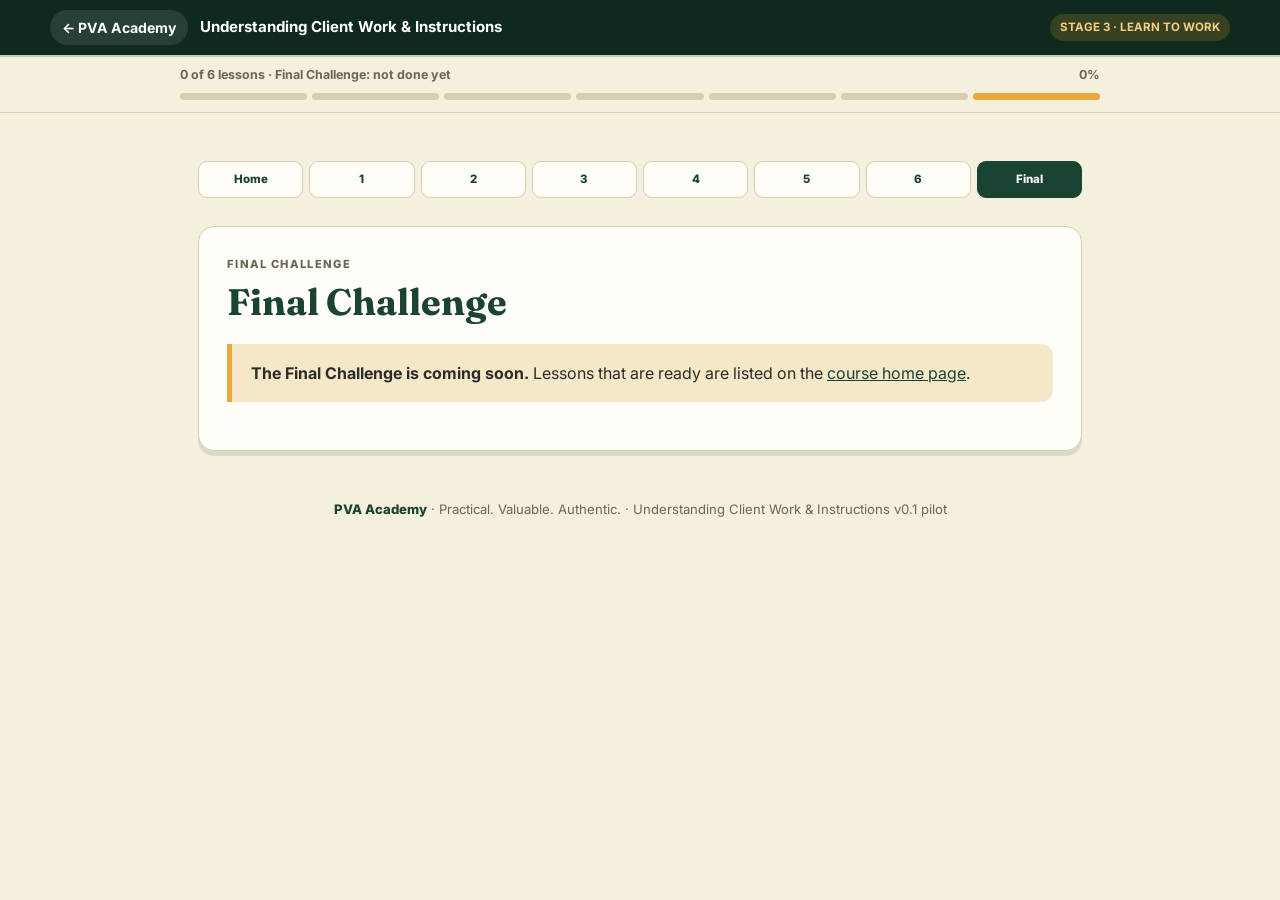
==== public/final-challenge/index.html @ 5eddcdbe "Add files via upload" ====
<!doctype html>
<html lang="en">
<head>
<meta charset="utf-8">
<meta name="viewport" content="width=device-width, initial-scale=1">
<meta name="theme-color" content="#1B4332">
<title>Final Challenge — Understanding Client Work &amp; Instructions | PVA Academy</title>
<link rel="preconnect" href="https://fonts.googleapis.com">
<link rel="preconnect" href="https://fonts.gstatic.com" crossorigin>
<link href="https://fonts.googleapis.com/css2?family=Fraunces:opsz,wght@9..144,600;9..144,700&family=Inter:wght@400;500;600;700;800&display=swap" rel="stylesheet">
<link rel="stylesheet" href="../shared/course.css">
</head>
<body data-root="../">
<a class="skip-link" href="#main-content">Skip to course content</a>
<header class="route-bar"><div class="route-inner"><a class="home-btn" href="https://probinsiyanongva.org/" aria-label="Back to PVA Academy home page">← PVA Academy</a><div class="route-title"><a href="../">Understanding Client Work &amp; Instructions</a></div><div class="route-tag">STAGE 3 · LEARN TO WORK</div></div></header>
<div class="progress-wrap"><div class="progress-inner"><div class="progress-label"><span id="progressText">Getting started</span><span id="progressPct">0%</span></div><div class="progress-track" id="progressTrack"></div></div></div>
<main id="main-content">
<div class="storage-banner hidden" id="storageBanner" role="status" aria-live="polite"><strong>Progress can't be saved in this browser.</strong><br><span id="storageBannerText">You can continue learning, but your progress may not remain after you close or refresh this page. If you are using private browsing or have blocked site data, try a normal browser window.</span></div>
<nav class="lesson-nav" id="lessonNav" aria-label="Course lessons"></nav>
<section class="card"><div class="section-label">Final Challenge</div>
<h1 style="font:700 clamp(1.7rem,4vw,2.3rem)/1.15 Fraunces,Georgia,serif;color:var(--green);margin:0 0 10px">Final Challenge</h1>
<div class="callout"><strong>The Final Challenge is coming soon.</strong> Lessons that are ready are listed on the <a href="../">course home page</a>.</div></section>
<footer><span class="footer-mark">PVA Academy</span> · Practical. Valuable. Authentic. · Understanding Client Work &amp; Instructions v0.1 pilot</footer>
</main>
<script src="../shared/progress.js"></script>
<script>PVACW.renderProgressBar("final-challenge");PVACW.renderLessonNav("final-challenge","../");</script>
</body>
</html>
---- public/shared/course.css ----
/* PVA Academy — VA Foundations
   Design tokens and components are taken from the Document Basics
   Foundation Module (pva-document-basics/index.html) so both modules
   read as one family. Additions for multi-page lessons, activities,
   Quick Checks and the Final Assessment are marked "VAF". */

:root{--green:#1B4332;--green-dark:#0F2A1D;--green-soft:#E4EEE7;--cream:#F5EFDD;--cream-deep:#EDE4CB;--card:#FFFDF7;--yellow:#E8A93B;--yellow-deep:#C98A1E;--charcoal:#2B2B27;--muted:#6B6754;--line:#D8CEB0;--olive:#788B43;--radius:16px;--shadow:0 5px 0 rgba(27,67,50,.12);--red:#9B3D2E;--red-soft:#F6E3DC}

*{box-sizing:border-box}
html{scroll-behavior:smooth}
body{margin:0;background:var(--cream);color:var(--charcoal);font-family:Inter,system-ui,sans-serif;line-height:1.65;-webkit-font-smoothing:antialiased;overflow-x:hidden}
button,a,input,textarea{font:inherit}
a{color:var(--green)}
:focus-visible{outline:3px solid var(--yellow);outline-offset:3px}
.skip-link{position:absolute;left:10px;top:-50px;background:var(--green);color:#fff;padding:10px 14px;border-radius:0 0 10px 10px;z-index:100}
.skip-link:focus{top:0}

/* Route bar */
.route-bar{position:sticky;top:0;z-index:50;background:var(--green-dark);color:#fff;padding:10px 18px;box-shadow:0 2px 0 rgba(15,42,29,.18)}
.route-inner{width:100%;max-width:1180px;margin:auto;display:flex;align-items:center;gap:12px;min-width:0}
.home-btn{color:#fff;text-decoration:none;font-size:.88rem;font-weight:700;background:rgba(255,255,255,.1);padding:6px 12px;border-radius:20px;white-space:nowrap}
.home-btn:hover{background:rgba(255,255,255,.18)}
.route-title{font-weight:700;font-size:.94rem;white-space:nowrap;overflow:hidden;text-overflow:ellipsis;flex:1;min-width:0}
.route-title a{color:#fff;text-decoration:none}
.route-tag{font-size:.72rem;font-weight:700;background:rgba(232,169,59,.18);color:#F4CF83;padding:4px 10px;border-radius:20px;white-space:nowrap}

/* Progress bar */
.progress-wrap{background:var(--cream);border-bottom:1px solid var(--line);padding:10px 18px 12px;position:sticky;top:45px;z-index:40}
.progress-inner{max-width:920px;margin:auto}
.progress-label{display:flex;justify-content:space-between;align-items:baseline;gap:10px;font-size:.78rem;color:var(--muted);font-weight:700;margin-bottom:7px}
.progress-track{display:flex;gap:5px}
.progress-seg{flex:1;height:7px;border-radius:6px;background:var(--line)}
.progress-seg.done{background:var(--olive)}
.progress-seg.current{background:var(--yellow)}

main{max-width:920px;margin:auto;padding:30px 18px 90px}
.course-header{position:relative;background:var(--green);color:#fff;border-radius:18px;padding:38px 38px 34px;margin-bottom:22px;box-shadow:var(--shadow);overflow:hidden}
.course-header:after{content:"";position:absolute;width:180px;height:180px;border:2px solid rgba(255,255,255,.08);border-radius:50%;right:-65px;top:-65px}
.eyebrow{text-transform:uppercase;letter-spacing:.12em;font-size:.72rem;font-weight:800;color:#CFE3D8;margin-bottom:10px}
.course-header h1{font:700 clamp(2.2rem,5vw,3.5rem)/1.05 Fraunces,Georgia,serif;margin:0 0 12px;color:#fff}
.course-header p{max-width:720px;margin:0;color:#EAF4EF;font-size:1.02rem}
.meta-row{display:flex;flex-wrap:wrap;gap:8px;margin-top:22px}
.meta-chip{border:1px solid rgba(255,255,255,.2);background:rgba(255,255,255,.08);padding:5px 10px;border-radius:999px;font-size:.75rem;font-weight:700;color:#F7F3E8}

.card{background:var(--card);border:1px solid var(--line);border-radius:var(--radius);padding:28px;margin:20px 0;box-shadow:var(--shadow)}
h2,h3,h4{font-family:Fraunces,Georgia,serif;color:var(--green)}
h2{font-size:1.8rem;line-height:1.2;margin:0 0 15px}
h3{font-size:1.35rem;line-height:1.25;margin:28px 0 8px}
h4{font-size:1.15rem;line-height:1.25;margin:22px 0 7px}
.lead{font-size:1.05rem}
.small{font-size:.88rem;color:var(--muted)}
.section-label{font-size:.7rem;letter-spacing:.12em;text-transform:uppercase;color:var(--muted);font-weight:800;margin-bottom:8px}
.folder-tab{display:inline-block;background:var(--cream-deep);color:var(--green);font-size:.72rem;font-weight:800;text-transform:uppercase;letter-spacing:.08em;padding:6px 11px;border-radius:8px 8px 3px 3px;margin-bottom:13px}

.callout{border-left:5px solid var(--yellow);background:#F4E8C8;padding:16px 19px;border-radius:0 12px 12px 0;margin:20px 0}
.tip{background:var(--green-soft);border:1px solid #C9DED1;padding:16px 19px;border-radius:12px;margin:20px 0}
.key-idea{background:var(--cream-deep);border:1px solid var(--line);padding:18px;border-radius:14px;margin:20px 0}
.hero-actions{display:flex;flex-wrap:wrap;gap:10px;margin-top:20px}
.btn{display:inline-block;border:0;border-radius:10px;padding:11px 16px;background:var(--green);color:#fff;font-weight:800;cursor:pointer;box-shadow:0 2px 0 rgba(15,42,29,.2);text-decoration:none;text-align:center}
.btn:disabled{opacity:.5;cursor:default}
.btn.secondary{background:var(--card);color:var(--green);border:1px solid var(--green);box-shadow:none}
.btn.gold{background:var(--yellow);color:var(--charcoal);box-shadow:0 2px 0 var(--yellow-deep)}
.btn.subtle{background:var(--card);color:var(--muted);border:1px solid var(--line);box-shadow:none}
.btn.subtle:disabled{opacity:.55;cursor:default}
.btn.small-btn{font-size:.8rem;padding:8px 12px}

/* Lesson head (Document Basics) */
.lesson-head{display:flex;gap:16px;align-items:flex-start;margin-bottom:18px}
.lesson-num{flex:0 0 48px;height:48px;border-radius:12px;background:var(--green);color:#fff;display:grid;place-items:center;font:700 1.05rem Fraunces,Georgia,serif}
.lesson-title-wrap{min-width:0;flex:1}
.lesson-title-wrap h1{font:700 clamp(1.7rem,4vw,2.3rem)/1.15 Fraunces,Georgia,serif;color:var(--green);margin:0 0 6px}
.done-stamp{display:none;align-items:center;background:var(--green-soft);color:var(--green);border:1px solid #BCD4C4;border-radius:999px;padding:5px 9px;font-size:.7rem;font-weight:800;text-transform:uppercase;letter-spacing:.06em}
.is-done .done-stamp{display:inline-flex}
.is-done .lesson-num{background:var(--olive)}

.activity-title,.answer-title,.takeaway-title,.connection-title{margin:24px 0 10px;padding:10px 13px;border-radius:10px;font-weight:800;font-size:.8rem;text-transform:uppercase;letter-spacing:.08em}
.activity-title{background:#FBF7EA;border:1px dashed #C7BA91;color:var(--green)}
.check-title{background:var(--green-soft);border:1px solid #C9DED1;color:var(--green)}
.takeaway-title{background:var(--green);color:#fff}
.connection-title{border-left:4px solid var(--yellow);background:#F4E8C8;color:var(--green)}

table{width:100%;border-collapse:collapse;margin:0}
th,td{border:1px solid var(--line);padding:10px 12px;text-align:left;vertical-align:top}
th{background:var(--green);color:#fff}
tr:nth-child(even) td{background:#FBF9F1}
ul,ol{padding-left:1.35rem}
blockquote{margin:18px 0;padding:14px 18px;background:#FBF9F1;border:1px solid var(--line);border-left:4px solid var(--green);border-radius:0 12px 12px 0;color:var(--charcoal)}
blockquote p{margin:.3em 0}
hr{border:0;border-top:1px solid var(--line);margin:26px 0}

.lesson-footer{display:flex;justify-content:space-between;align-items:center;gap:12px;border-top:1px solid var(--line);margin-top:26px;padding-top:18px}
.lesson-footer .footer-actions{display:flex;flex-wrap:wrap;gap:8px}
.next-hint{font-size:.8rem;color:var(--muted)}
.lesson-nav{display:grid;grid-template-columns:repeat(9,minmax(0,1fr));gap:6px;margin:18px 0 28px}
.lesson-nav a{border:1px solid var(--line);background:var(--card);color:var(--green);border-radius:9px;padding:8px 5px;font-size:.72rem;font-weight:800;text-align:center;text-decoration:none}
.lesson-nav a.done{background:var(--green-soft);border-color:#BCD4C4}
.lesson-nav a.current{border-color:var(--yellow);box-shadow:0 0 0 2px rgba(232,169,59,.16)}
.lesson-nav a[aria-current="page"]{background:var(--green);color:#fff;border-color:var(--green)}

.hidden{display:none!important}
.storage-banner{background:#F4E8C8;border:1px solid #D8B86A;border-left:5px solid var(--yellow-deep);padding:14px 16px;border-radius:0 12px 12px 0;margin:18px 0}
.storage-banner strong{color:var(--green)}
.progress-tools{display:flex;flex-wrap:wrap;gap:8px;margin:10px 0 6px}
.progress-tools .btn{font-size:.78rem;padding:8px 11px}
.save-state{font-size:.75rem;color:var(--muted);margin-left:auto;align-self:center}
.before-start{background:var(--green-soft);border:1px solid #C9DED1;padding:18px 20px;border-radius:14px;margin:0 0 20px}
.before-start h2{margin-top:0;font-size:1.25rem}
.choice-group{display:grid;gap:7px;margin:10px 0}
.choice{display:flex;gap:9px;align-items:flex-start;padding:9px 11px;border:1px solid var(--line);border-radius:9px;background:#FBF9F1;cursor:pointer}
.choice:hover{background:var(--green-soft)}
.choice input{margin-top:5px;accent-color:var(--green);flex:0 0 auto}
.completion{background:var(--card);border:2px solid var(--yellow);border-radius:18px;padding:42px 30px;text-align:center;box-shadow:var(--shadow);margin:20px 0}
.completion:before{content:"COMPLETION";display:inline-block;color:var(--green);background:var(--cream-deep);padding:5px 10px;border-radius:999px;font-size:.68rem;font-weight:800;letter-spacing:.1em;margin-bottom:12px}
.completion-icon{font-size:3rem;color:var(--green)}
.completion h2{font-size:2.1rem}
.completion-card-note{max-width:620px;margin:20px auto;background:var(--cream-deep);border:1px solid var(--line);padding:16px;border-radius:12px;text-align:left}
.completion .hero-actions{justify-content:center}
footer{text-align:center;color:var(--muted);font-size:.82rem;padding:28px 0}
.footer-mark{font-weight:800;color:var(--green)}

/* ===== VAF additions ===== */
.table-wrap{overflow-x:auto;margin:18px 0;border-radius:10px;-webkit-overflow-scrolling:touch}
.table-wrap table{min-width:420px}
.lesson-body > h2{font-size:1.55rem;margin:34px 0 10px;padding-top:6px}
.lesson-body > h2:first-child{margin-top:4px}
.lesson-body p{margin:.7em 0}

/* stamps on course map */
.stamp{display:inline-flex;align-items:center;border-radius:999px;padding:4px 9px;font-size:.66rem;font-weight:800;text-transform:uppercase;letter-spacing:.07em;border:1px solid var(--line);background:#FBF9F1;color:var(--muted);white-space:nowrap}
.stamp.complete{background:var(--green-soft);border-color:#BCD4C4;color:var(--green)}
.stamp.progress{background:#F4E8C8;border-color:#D8B86A;color:#7A5410}
.stamp.passed{background:var(--green);border-color:var(--green);color:#fff}

.lesson-list{list-style:none;padding:0;margin:10px 0 0;display:grid;grid-template-columns:minmax(0,1fr);gap:10px}
.lesson-list li{min-width:0}
.lesson-row{display:flex;align-items:center;gap:14px;background:var(--card);border:1px solid var(--line);border-radius:12px;padding:12px 14px;text-decoration:none;color:inherit}
.lesson-row:hover{border-color:var(--green)}
.lesson-row .lesson-num{flex:0 0 38px;height:38px;border-radius:10px;font-size:.95rem}
.lesson-row.is-done .lesson-num{background:var(--olive)}
.lesson-row .row-text{flex:1;min-width:0}
.lesson-row .row-title{display:block;font-weight:700;color:var(--green);line-height:1.3}
.lesson-row .row-sub{display:block;font-size:.8rem;color:var(--muted)}
.lesson-row.final .lesson-num{background:var(--yellow);color:var(--charcoal)}

.progress-summary{display:flex;flex-wrap:wrap;align-items:center;gap:14px;margin:6px 0 4px}
.big-pct{font:700 2.2rem/1 Fraunces,Georgia,serif;color:var(--green)}

/* Stage flow (journey / learning map / cycle) */
.flow{list-style:none;padding:0;margin:18px 0;display:grid;gap:0}
.flow li{position:relative;background:var(--card);border:1px solid var(--line);border-radius:12px;padding:13px 16px}
.flow li + li{margin-top:26px}
.flow li + li:before{content:"↓";position:absolute;top:-24px;left:22px;color:var(--olive);font-weight:800}
.flow .flow-name{font-weight:800;color:var(--green);letter-spacing:.04em}
.flow .flow-sub{font-weight:700;color:var(--charcoal)}
.flow .flow-detail{font-size:.9rem;color:var(--muted);margin-top:3px}
.flow li.here{border:2px solid var(--yellow);background:#FFF8E6}
.flow .here-tag{display:inline-block;margin-left:8px;background:var(--yellow);color:var(--charcoal);font-size:.64rem;font-weight:800;letter-spacing:.08em;text-transform:uppercase;padding:2px 8px;border-radius:999px;vertical-align:middle}

/* Activities */
.activity{background:#FBF9F1;border:1px solid var(--line);border-radius:14px;padding:18px 18px 8px;margin:18px 0}
.activity > h2{font-size:1.4rem;margin:0 0 6px}
.act-item{border-top:1px solid var(--line);padding:14px 0}
.act-item:first-of-type{border-top:0}
.act-q{font-weight:700;margin:0 0 6px}
.act-q .q-num{display:inline-block;color:var(--muted);font-size:.72rem;font-weight:800;letter-spacing:.08em;text-transform:uppercase;margin-bottom:2px}
.feedback{display:none;margin-top:8px;padding:10px 12px;border-radius:9px;font-size:.93rem}
.feedback.show{display:block}
.feedback.good{background:var(--green-soft);border:1px solid #C9DED1}
.feedback.try{background:var(--red-soft);border:1px solid #E4C0B4}
.feedback.info{background:var(--cream-deep);border:1px solid var(--line)}
.choice.correct{border-color:var(--green);background:var(--green-soft)}
.choice.wrong{border-color:var(--red);background:var(--red-soft)}
.choice.locked{cursor:default}
.choice-row{display:flex;flex-wrap:wrap;gap:7px;margin:8px 0}
.choice-row .choice{flex:1 1 150px}
.area-reveal{display:none;margin:6px 0 0 30px;font-size:.9rem;color:var(--green)}
.area-reveal.show{display:block}
label.field-label{display:block;font-weight:700;color:var(--green);margin:14px 0 4px}
textarea.response,input.response{width:100%;border:1px solid var(--line);border-radius:10px;padding:10px 12px;background:#fff;color:var(--charcoal);line-height:1.5}
textarea.response{min-height:78px;resize:vertical}
textarea.response:focus,input.response:focus{outline:3px solid rgba(232,169,59,.45);border-color:var(--yellow-deep)}
.saved-note{font-size:.75rem;color:var(--muted);min-height:1.2em;margin:4px 0 0}
.fill-table td{vertical-align:middle}
.fill-table .choice-row{margin:0}
.fill-table .choice{padding:6px 9px;font-size:.88rem}

/* Quick Check */
.quick-check{background:var(--card);border:2px solid #C9DED1;border-radius:16px;padding:22px 22px 10px;margin:30px 0 10px}
.quick-check h2{font-size:1.45rem;margin:0 0 4px}
.qc-meta{font-size:.82rem;color:var(--muted);margin:0 0 6px}
.qc-summary{font-weight:700;color:var(--green);margin:10px 0}

/* Lesson pager */
.pager{display:flex;justify-content:space-between;gap:10px;margin:22px 0 0;flex-wrap:wrap}
.pager a{flex:1 1 220px;display:block;text-decoration:none;background:var(--card);border:1px solid var(--line);border-radius:12px;padding:12px 14px;color:var(--green)}
.pager a:hover{border-color:var(--green)}
.pager .pager-dir{display:block;font-size:.7rem;font-weight:800;text-transform:uppercase;letter-spacing:.08em;color:var(--muted)}
.pager .pager-title{font-weight:700}
.pager a.next{text-align:right}

/* Final assessment */
.assess-progress{font-size:.8rem;font-weight:800;color:var(--muted);letter-spacing:.06em;text-transform:uppercase;margin-bottom:8px}
.q-dots{display:flex;flex-wrap:wrap;gap:5px;margin:0 0 16px}
.q-dot{width:30px;height:30px;border-radius:8px;border:1px solid var(--line);background:#FBF9F1;color:var(--muted);font-size:.75rem;font-weight:800;cursor:pointer;padding:0}
.q-dot.answered{background:var(--green-soft);border-color:#BCD4C4;color:var(--green)}
.q-dot.current{border:2px solid var(--yellow)}
.assess-q{font-size:1.12rem;font-weight:700;color:var(--charcoal);margin:0 0 10px}
.assess-nav{display:flex;justify-content:space-between;gap:10px;flex-wrap:wrap;margin-top:18px}
.result-box{border-radius:14px;padding:22px;margin:10px 0 18px;text-align:center}
.result-box.pass{background:var(--green-soft);border:2px solid var(--olive)}
.result-box.retake{background:#F4E8C8;border:2px solid var(--yellow)}
.result-score{font:700 2.6rem/1 Fraunces,Georgia,serif;color:var(--green);margin:6px 0}
.review-list{list-style:none;padding:0;margin:10px 0}
.review-list li{padding:8px 0;border-top:1px solid var(--line)}
.review-list li:first-child{border-top:0}
.gate-list{margin:8px 0 0}

@media(max-width:760px){
  .route-tag{display:none}
  .progress-wrap{padding:9px 12px}
  .progress-label{font-size:.72rem}
  .progress-track{gap:3px}
  .progress-seg{height:9px}
  main{padding:22px 14px 70px}
  .course-header{padding:29px 23px}
  .card{padding:20px}
  .lesson-head{gap:12px}
  .lesson-num{flex-basis:42px;height:42px}
  .lesson-nav{grid-template-columns:repeat(5,1fr)}
  .lesson-footer{align-items:flex-start;flex-direction:column}
  .completion{padding:34px 18px}
  .progress-tools{display:grid;grid-template-columns:1fr 1fr}
  .save-state{width:100%;margin-left:0;grid-column:1/-1}
  .quick-check,.activity{padding-left:14px;padding-right:14px}
  .pager a.next{text-align:left}
  .lesson-row{gap:10px;padding:10px 11px}
  .lesson-row .stamp{font-size:.6rem;padding:3px 7px}
}
@media print{
  .route-bar,.progress-wrap,.progress-tools,.lesson-nav,.pager,.lesson-footer,.skip-link{display:none!important}
  body{background:#fff}
  .card,.completion{box-shadow:none}
}

/* Computer & Laptop Basics additions (CB), kept for shared components */
span.keys{white-space:nowrap}
kbd{display:inline-block;font:600 .82em/1.3 Inter,system-ui,sans-serif;background:#fff;border:1px solid var(--line);border-bottom-width:2px;border-radius:5px;padding:1px 6px;white-space:nowrap;color:var(--charcoal)}
@media(max-width:760px){
  /* CB: let lesson tables fit the phone screen instead of scrolling sideways */
  .lesson-body .table-wrap table{min-width:0}
  .lesson-body li,.lesson-body p{overflow-wrap:break-word}
  .lesson-body td em{overflow-wrap:anywhere}
  .lesson-body th,.lesson-body td{padding-left:8px;padding-right:8px}
  .lesson-body td kbd{padding:1px 4px}
}
.order-activity .order-pool,.order-activity .order-answer{display:flex;flex-direction:column;gap:8px;margin:10px 0;padding:0;list-style:none}
.order-activity .order-pool button{text-align:left;font:inherit;font-size:.95rem;padding:10px 12px;border:1px solid var(--line);border-radius:9px;background:#FBF9F1;cursor:pointer;color:var(--charcoal)}
.order-activity .order-pool button:hover{border-color:var(--green)}
.order-activity .order-pool button:disabled{opacity:.35;cursor:default}
.order-activity .order-answer li{display:flex;gap:10px;align-items:flex-start;padding:9px 12px;border:1px solid var(--line);border-radius:9px;background:var(--card);font-size:.95rem}
.order-activity .order-answer li .n{font-weight:800;color:var(--green);min-width:1.4em}
.order-activity .order-answer li.right{background:var(--green-soft);border-color:#C9DED1}
.order-activity .order-answer li.wrong{background:var(--red-soft);border-color:#E6C2B6}
.order-activity .order-answer:empty:before{content:"Your order will appear here.";color:var(--muted);font-size:.9rem}
.order-activity .order-label{font-size:.72rem;letter-spacing:.1em;text-transform:uppercase;color:var(--muted);font-weight:800;margin-top:12px}

/* ===== Internet, Email & Google Workspace additions (IW) =====
   Neutral mock screens: simplified drawings of a Google screen, used only where
   recognizing what you see is part of the skill. Not copies of Google's design. */
.mock{margin:16px 0;min-width:0}
.mock-frame{border:1px solid #CFC4A4;border-radius:12px;background:#fff;overflow:hidden;font-size:.9rem;line-height:1.45;box-shadow:0 3px 0 rgba(27,67,50,.08)}
.mock figcaption,.mock .mock-cap{font-size:.75rem;color:var(--muted);margin-top:6px}
.mock-bar{display:flex;align-items:center;gap:10px;padding:8px 12px;background:var(--cream-deep);border-bottom:1px solid var(--line);min-width:0}
.mock-app{font-weight:800;color:var(--green);font-size:.78rem;letter-spacing:.05em;text-transform:uppercase;white-space:nowrap}
.mock-search{flex:1;min-width:0;background:#fff;border:1px solid var(--line);border-radius:999px;padding:3px 12px;color:var(--muted);white-space:nowrap;overflow:hidden;text-overflow:ellipsis;font-size:.85rem}
.mock-search.filled{color:var(--charcoal)}
.avatar{flex:0 0 auto;width:28px;height:28px;border-radius:50%;display:inline-grid;place-items:center;font-weight:800;font-size:.8rem;color:#fff;background:var(--olive);line-height:1}
.mock-bar .avatar{margin-left:auto}
.avatar.big{width:52px;height:52px;font-size:1.3rem}
.av-1{background:#788B43}.av-2{background:#9B3D2E}.av-3{background:#2F6690}.av-4{background:#C98A1E}.av-5{background:#6B4E8A}.av-6{background:#1B4332}
.mock-body{display:flex;min-width:0}
.mock-side{flex:0 0 138px;border-right:1px solid var(--line);padding:8px 0;background:#FBF9F1;font-size:.84rem}
.mock-side span{display:block;padding:4px 12px;color:var(--charcoal)}
.mock-side .on{background:var(--green-soft);font-weight:800;color:var(--green);border-radius:0 999px 999px 0;margin-right:8px}
.mock-main{flex:1;min-width:0}
.mock-path{padding:8px 12px;font-weight:700;color:var(--green);border-bottom:1px solid #EFE8D4;font-size:.86rem}
.mock-list{margin:0;padding:0}
.mock-list .mock-row,.mock-row{display:flex;flex-wrap:wrap;align-items:flex-start;gap:4px 10px;padding:9px 12px;border-top:1px solid #EFE8D4;min-width:0;background:#fff}
.mock-list > :first-child{border-top:0}
.mock .m-from{flex:0 0 118px;min-width:0;overflow-wrap:anywhere;font-weight:600}
.mock .m-text{flex:1 1 180px;min-width:0;overflow-wrap:anywhere}
.mock .m-snip{color:var(--muted)}
.mock .m-date{flex:0 0 auto;margin-left:auto;color:var(--muted);font-size:.8rem;white-space:nowrap}
.mock .unread .m-from,.mock .unread .m-subj{font-weight:800}
.mock .m-att{display:inline-block;margin:4px 6px 0 0;padding:1px 8px;border:1px solid var(--line);border-radius:999px;font-size:.78rem;background:#FBF9F1;color:var(--charcoal)}
.mock .m-tag{display:inline-block;font-size:.66rem;font-weight:800;letter-spacing:.06em;text-transform:uppercase;padding:1px 6px;border-radius:5px;background:var(--cream-deep);color:var(--muted);margin-right:6px;vertical-align:1px}
.ft{flex:0 0 auto;display:inline-grid;place-items:center;min-width:52px;padding:2px 5px;border-radius:5px;font-size:.62rem;font-weight:800;letter-spacing:.05em;color:#fff;background:#6B6754}
.ft-doc{background:#2F6690}.ft-sheet{background:#3E7C4A}.ft-pdf{background:#9B3D2E}.ft-folder{background:#C98A1E;color:#2B2B27}.ft-docx{background:#fff;color:#2F6690;border:1px solid #2F6690}.ft-xlsx{background:#fff;color:#3E7C4A;border:1px solid #3E7C4A}.ft-img{background:#6B4E8A}
.mock .m-name{flex:1 1 150px;min-width:0;overflow-wrap:anywhere;font-weight:600}
.mock .m-owner{flex:0 1 auto;color:var(--muted);font-size:.82rem}
/* pickable rows: the row is the answer choice (same .choice engine as other questions) */
.mock .choice-group{gap:0;margin:0}
.mock label.choice{border:0;border-top:1px solid #EFE8D4;border-radius:0;background:#fff;margin:0;padding:9px 12px;gap:10px}
.mock label.choice:first-child{border-top:0}
.mock label.choice:hover{background:#F6F9F6}
.mock label.choice > span{flex:1;min-width:0;display:flex;flex-wrap:wrap;align-items:flex-start;gap:4px 10px}
.mock label.choice.correct{background:var(--green-soft);box-shadow:inset 4px 0 0 var(--green)}
.mock label.choice.wrong{background:var(--red-soft);box-shadow:inset 4px 0 0 var(--red)}
.mock label.choice:focus-within{outline:3px solid var(--yellow);outline-offset:-3px}
/* email view + compose */
.mock-mail{padding:12px 14px}
.mock-mail .m-subject{font:700 1.05rem/1.3 Fraunces,Georgia,serif;color:var(--charcoal);margin:0 0 8px}
.mock-mail .m-head{display:flex;gap:10px;align-items:flex-start;margin-bottom:8px}
.mock-mail .m-head .m-who{flex:1;min-width:0;overflow-wrap:anywhere;font-size:.86rem}
.mock-mail .m-bodytext p{margin:.4em 0}
.mock-actions{display:flex;flex-wrap:wrap;gap:6px;margin-top:10px}
.mock-actions span{border:1px solid var(--line);border-radius:999px;padding:3px 12px;font-size:.8rem;font-weight:700;color:var(--green);background:#FBF9F1}
.mock-field{display:flex;gap:10px;padding:8px 12px;border-top:1px solid #EFE8D4;min-width:0}
.mock-field:first-child{border-top:0}
.mock .m-label{flex:0 0 64px;color:var(--muted);font-weight:700;font-size:.82rem}
.mock .m-value{flex:1;min-width:0;overflow-wrap:anywhere}
.mock .m-empty{color:#B3AB92}
/* share dialog */
.mock-dialog{padding:14px 16px}
.mock-dialog .m-title{font:700 1.05rem/1.3 Fraunces,Georgia,serif;margin:0 0 10px;color:var(--charcoal);overflow-wrap:anywhere}
.mock-input{border:1px solid var(--line);border-radius:8px;padding:6px 10px;color:var(--muted);margin-bottom:12px;font-size:.86rem}
.mock-sub{font-weight:800;font-size:.8rem;color:var(--charcoal);margin:10px 0 2px}
.mock .m-person{display:flex;gap:10px;align-items:center;min-width:0;flex:1 1 180px}
.mock .m-person .m-who{min-width:0;overflow-wrap:anywhere;font-size:.86rem;line-height:1.3}
.mock .m-role{flex:0 0 auto;margin-left:auto;font-size:.82rem;font-weight:700;color:var(--green);border:1px solid var(--line);border-radius:6px;padding:1px 8px;background:#FBF9F1;white-space:nowrap}
.mock .m-role.plain{border:0;background:none;color:var(--muted)}
.mock-dialog .mock-list .mock-row,.mock-dialog label.choice{padding-left:0;padding-right:0}
.mock-dialog .mock-actions{justify-content:space-between}
/* access page */
.mock-access{padding:22px 18px;text-align:center}
.mock-access .m-big{font:700 1.3rem/1.2 Fraunces,Georgia,serif;color:var(--charcoal);margin:0 0 6px}
.mock-access .m-btn{display:inline-block;margin:10px 0 12px;background:var(--green);color:#fff;border-radius:8px;padding:5px 14px;font-weight:700;font-size:.85rem}
.mock-access .m-signed{font-size:.84rem;color:var(--muted);overflow-wrap:anywhere}
/* account menu */
.mock-account{padding:14px 16px;text-align:center}
.mock-account .m-email{font-size:.86rem;color:var(--muted);overflow-wrap:anywhere}
.mock-account .m-hi{font-weight:700;margin:6px 0 8px}
.mock-account .mock-list{text-align:left;border-top:1px solid #EFE8D4;margin-top:10px}
.mock-account .m-more{font-size:.84rem;color:var(--green);font-weight:700;padding:8px 0 0}
/* search results */
.mock-results{padding:4px 14px 10px}
.mock-result{flex:1;min-width:0}
.mock .m-site{font-size:.78rem;color:var(--muted);overflow-wrap:anywhere}
.mock .m-rtitle{display:block;color:#2F4F8A;font-weight:700;font-size:.98rem;overflow-wrap:anywhere}
.mock .m-rsnip{font-size:.85rem;color:var(--charcoal)}
.mock .m-summary{margin:10px 0 4px;padding:10px 12px;border:1px dashed #C7BA91;border-radius:10px;background:#FBF9F1;font-size:.86rem}
/* document / sheet */
.mock-doc{padding:10px 14px}
.mock-doc .m-docname{display:flex;flex-wrap:wrap;gap:6px 10px;align-items:center;font-weight:700}
.mock-doc .m-badge{font-size:.7rem;font-weight:800;border:1px solid var(--muted);border-radius:4px;padding:0 5px;color:var(--muted)}
.mock-doc .m-status{font-size:.8rem;color:var(--muted);font-weight:400}
.mock-doc .m-menu{display:flex;flex-wrap:wrap;gap:4px 14px;font-size:.82rem;color:var(--charcoal);margin-top:6px}
.mock-sheet{overflow-x:auto}
.mock-sheet table{min-width:0;font-size:.84rem}
.mock-sheet th,.mock-sheet td{padding:5px 8px;border:1px solid #E2DAC2}
.mock-sheet th{background:#F1EEE4;color:var(--muted);font-weight:700;text-align:center}
.mock-sheet tr:nth-child(even) td{background:#fff}
@media(max-width:600px){
  .mock-body{flex-direction:column}
  .mock-side{flex-basis:auto;border-right:0;border-bottom:1px solid var(--line);display:flex;flex-wrap:wrap;gap:2px;padding:6px}
  .mock-side span{padding:2px 8px;border-radius:999px}
  .mock-side .on{border-radius:999px;margin:0}
  .mock-frame{font-size:.85rem}
  .mock .m-label{flex-basis:54px}
  .mock label.choice{padding:8px 10px;gap:8px}
  .mock .mock-field{padding:8px 10px}
  .mock .m-from{flex-basis:100%}
  .mock .m-date{margin-left:0}
}

/* ===== Understanding Client Work & Instructions additions (CW, Part 5 pilot) ===== */
.lesson-nav{grid-template-columns:repeat(8,minmax(0,1fr))}
@media(max-width:760px){.lesson-nav{grid-template-columns:repeat(4,1fr)}}
/* chat-thread mock */
.chat-with{font-size:.84rem;color:var(--muted);font-weight:600;min-width:0;overflow:hidden;text-overflow:ellipsis;white-space:nowrap}
.chat-thread{padding:12px;display:grid;gap:10px;background:#FBF9F1}
.chat-msg{display:flex;gap:9px;align-items:flex-start;min-width:0}
.chat-bubble{background:#fff;border:1px solid #E2DAC2;border-radius:4px 14px 14px 14px;padding:8px 12px;min-width:0;max-width:100%}
.chat-meta{font-size:.78rem;color:var(--muted);margin-bottom:2px}
.chat-meta strong{color:var(--charcoal)}
.chat-text{overflow-wrap:anywhere}
/* annotated message (worked example): the label text carries the meaning, colour is a secondary cue */
.annotated{background:#fff;border:1px solid var(--line);border-radius:12px;padding:12px 16px;margin:14px 0}
.annotated p{margin:.35em 0}
.anno{display:inline-block;font-size:.72rem;font-weight:800;letter-spacing:.03em;border-radius:6px;padding:1px 7px;margin-left:4px;border:1px solid var(--line);background:var(--cream-deep);color:var(--muted);white-space:normal}
.anno-task{background:#E4EEE7;border-color:#BCD4C4;color:var(--green)}
.anno-result{background:#E6EEF5;border-color:#BBD0E2;color:#2F4F6F}
.anno-source{background:#F1ECF6;border-color:#D3C6E2;color:#5A3F7A}
.anno-limit{background:var(--red-soft);border-color:#E4C0B4;color:var(--red)}
.anno-deadline{background:#F4E8C8;border-color:#D8B86A;color:#7A5410}
.anno-question{background:#FFF8E6;border-color:var(--yellow);color:#7A5410}
/* sentence cards in row-layout activities */
.act-row .act-q p{font-weight:600}
.act-row .choice-row{max-width:420px}
/* notice (A2) */
.notice-fb{margin-top:10px}
/* Task Card */
.taskcard{background:#FBF9F1;border:1px solid var(--line);border-radius:14px;padding:18px 18px 10px;margin:18px 0}
.taskcard > h2{font-size:1.4rem;margin:0 0 6px}
.tc-field{margin:0 0 6px}
.tc-field textarea.response{min-height:58px}
.tc-reveal-row{display:flex;flex-wrap:wrap;align-items:center;gap:12px;margin:14px 0 10px}
.tc-anyway{font-size:.85rem;background:none;border:0;padding:0;color:var(--green);text-decoration:underline;cursor:pointer}
.tc-model{margin:14px 0 8px}
.tc-model table{min-width:0}
.tc-model td:first-child{width:28%;font-weight:700}
.tc-check{margin:10px 0 0}
.tc-check-row{border-top:1px solid var(--line);padding:10px 0}
.tc-check-row .act-q{font-weight:600;margin-bottom:4px}
.tc-check-row .choice-row{margin:4px 0 0;max-width:420px}
.tc-closing{margin:10px 0 6px}
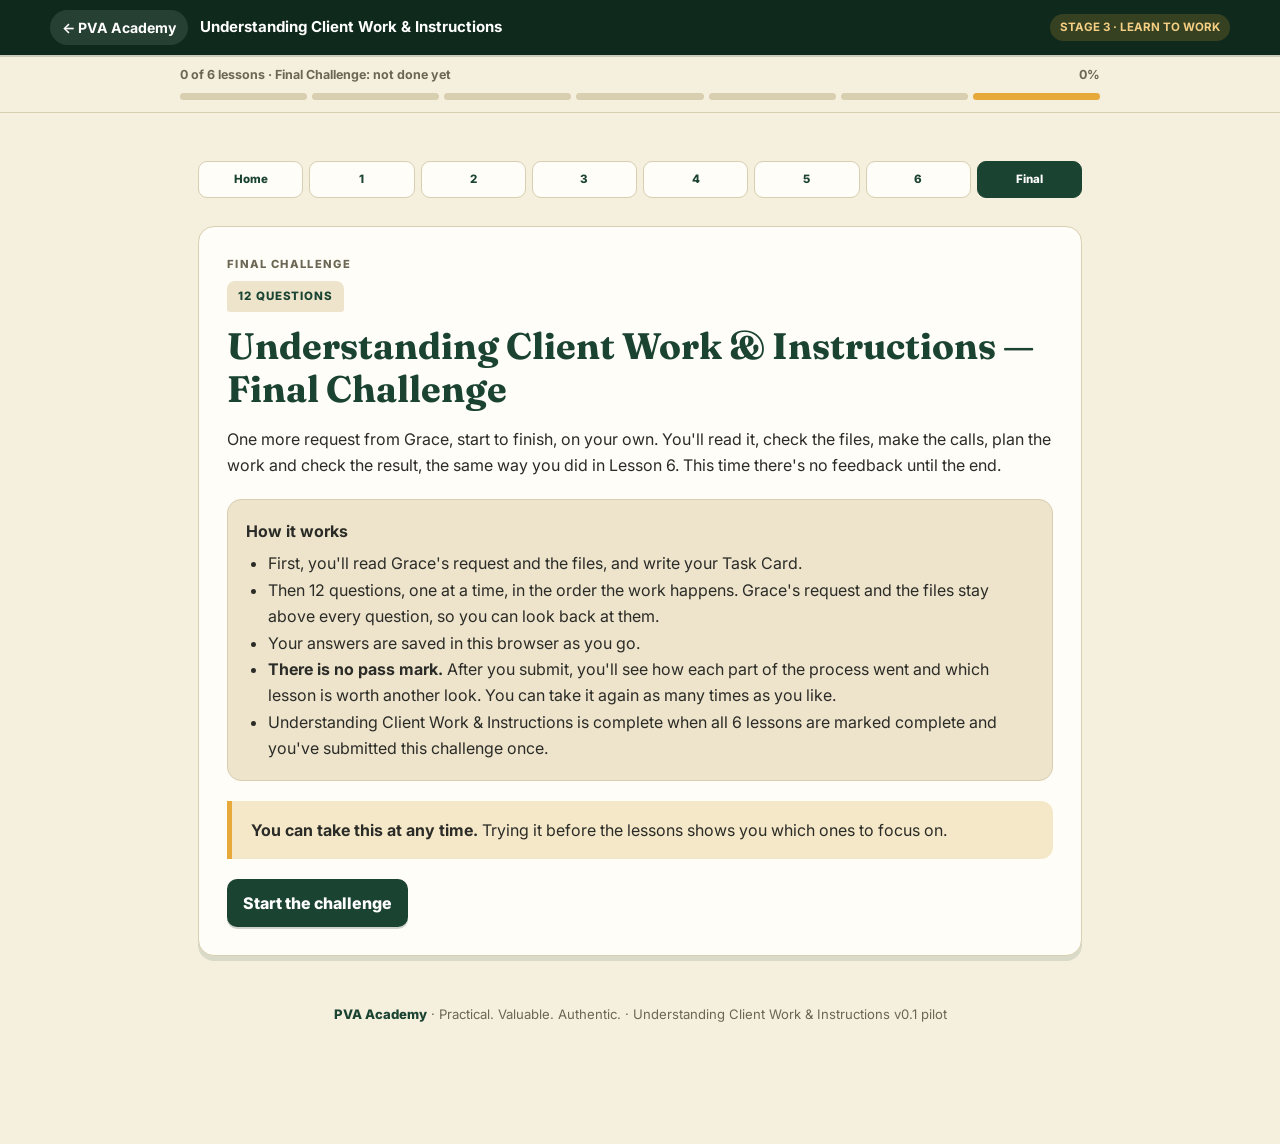
==== commit ae5fcd80: "Build the Final Challenge (diagnostic) - One work packet (Clayworks restock) in a collapsible panel " ====
--- a/public/final-challenge/index.html
+++ b/public/final-challenge/index.html
@@ -10,19 +10,36 @@
 <link href="https://fonts.googleapis.com/css2?family=Fraunces:opsz,wght@9..144,600;9..144,700&family=Inter:wght@400;500;600;700;800&display=swap" rel="stylesheet">
 <link rel="stylesheet" href="../shared/course.css">
 </head>
-<body data-root="../">
+<body data-root="../" data-next-course="https://probinsiyanongva.org/">
 <a class="skip-link" href="#main-content">Skip to course content</a>
 <header class="route-bar"><div class="route-inner"><a class="home-btn" href="https://probinsiyanongva.org/" aria-label="Back to PVA Academy home page">← PVA Academy</a><div class="route-title"><a href="../">Understanding Client Work &amp; Instructions</a></div><div class="route-tag">STAGE 3 · LEARN TO WORK</div></div></header>
 <div class="progress-wrap"><div class="progress-inner"><div class="progress-label"><span id="progressText">Getting started</span><span id="progressPct">0%</span></div><div class="progress-track" id="progressTrack"></div></div></div>
 <main id="main-content">
 <div class="storage-banner hidden" id="storageBanner" role="status" aria-live="polite"><strong>Progress can't be saved in this browser.</strong><br><span id="storageBannerText">You can continue learning, but your progress may not remain after you close or refresh this page. If you are using private browsing or have blocked site data, try a normal browser window.</span></div>
 <nav class="lesson-nav" id="lessonNav" aria-label="Course lessons"></nav>
-<section class="card"><div class="section-label">Final Challenge</div>
-<h1 style="font:700 clamp(1.7rem,4vw,2.3rem)/1.15 Fraunces,Georgia,serif;color:var(--green);margin:0 0 10px">Final Challenge</h1>
-<div class="callout"><strong>The Final Challenge is coming soon.</strong> Lessons that are ready are listed on the <a href="../">course home page</a>.</div></section>
+<section class="card" id="assessIntro">
+<div class="section-label">Final Challenge</div><div class="folder-tab">12 questions</div>
+<h1 style="font:700 clamp(1.7rem,4vw,2.3rem)/1.15 Fraunces,Georgia,serif;color:var(--green);margin:0 0 10px">Understanding Client Work &amp; Instructions — Final Challenge</h1>
+<p>One more request from Grace, start to finish, on your own. You'll read it, check the files, make the calls, plan the work and check the result, the same way you did in Lesson 6. This time there's no feedback until the end.</p>
+<div class="key-idea"><strong>How it works</strong><ul style="margin:.4em 0 0"><li>First, you'll read Grace's request and the files, and write your Task Card.</li><li>Then 12 questions, one at a time, in the order the work happens. Grace's request and the files stay above every question, so you can look back at them.</li><li>Your answers are saved in this browser as you go.</li><li><strong>There is no pass mark.</strong> After you submit, you'll see how each part of the process went and which lesson is worth another look. You can take it again as many times as you like.</li><li>Understanding Client Work &amp; Instructions is complete when all 6 lessons are marked complete and you've submitted this challenge once.</li></ul></div>
+<div id="gate" class="callout hidden"></div>
+<div class="hero-actions"><button class="btn" type="button" id="startBtn">Start the challenge</button></div>
+</section>
+<section class="card hidden packet" id="packet" aria-label="Your work packet">
+<div class="section-label">Your work packet</div><p class="small" style="margin:0 0 8px">Grace&#x27;s request and everything you can see. Open any part when you need it.</p><details class="packet-part"><summary>Grace&#x27;s request</summary><div class="packet-body"><figure class="mock" role="group" aria-label="Email from Grace Tan: November restock"><div class="mock-frame"><div class="mock-bar"><span class="mock-app">Mail</span><span class="avatar av-5" aria-hidden="true">A</span></div><div class="mock-mail"><p class="m-subject">November restock</p><div class="m-head"><span class="avatar av-2" aria-hidden="true">G</span><div class="m-who"><strong>Grace Tan</strong> &lt;grace@harborhill.co&gt;<br><span class="small">to ana@harborhill.co · Tuesday</span></div></div><div class="m-bodytext"><p>Hi Ana! Time for the November restock order to Clayworks. Please make an order sheet from the Order Template with every Clayworks product that&#x27;s under 10 in the October stock count. Order enough to bring each one up to 30. Use the costs from the Price List, and skip anything discontinued. Put it in the Suppliers folder by Thursday at 5 PM my time. Don&#x27;t send it to Rina; I&#x27;ll check it and send it on Friday. Thanks!</p></div><div></div></div></div></figure></div></details><details class="packet-part"><summary>Stock Count – October</summary><div class="packet-body"><figure class="mock" role="group" aria-label="Stock Count – October"><div class="mock-frame"><div class="mock-doc"><div class="m-docname"><span class="ft ft-sheet">SHEET</span>Stock Count – October<span class="m-status"></span></div></div><div class="mock-sheet"><table><tr><th></th><th>A</th><th>B</th></tr><tr><th>1</th><td>Product</td><td>Count</td></tr><tr><th>2</th><td>Moss Mug</td><td>20</td></tr><tr><th>3</th><td>Clay Mug</td><td>16</td></tr><tr><th>4</th><td>Sky Mug</td><td>18</td></tr><tr><th>5</th><td>Sand Bowl</td><td>6</td></tr><tr><th>6</th><td>Tide Plate</td><td>30</td></tr><tr><th>7</th><td>Fern Vase</td><td>12</td></tr><tr><th>8</th><td>Dune Platter</td><td>4</td></tr><tr><th>9</th><td>Salt Cup</td><td>9</td></tr><tr><th>10</th><td>Pebble Bowl</td><td>3</td></tr><tr><th>11</th><td>Reed Vase</td><td>7</td></tr></table></div></div><figcaption>The Stock Counts folder also has Stock Count – September.</figcaption></figure></div></details><details class="packet-part"><summary>Products</summary><div class="packet-body"><figure class="mock" role="group" aria-label="Products"><div class="mock-frame"><div class="mock-doc"><div class="m-docname"><span class="ft ft-sheet">SHEET</span>Products<span class="m-status"></span></div></div><div class="mock-sheet"><table><tr><th></th><th>A</th><th>B</th></tr><tr><th>1</th><td>Product</td><td>Status</td></tr><tr><th>2</th><td>Moss Mug</td><td>Active</td></tr><tr><th>3</th><td>Clay Mug</td><td>Active</td></tr><tr><th>4</th><td>Sky Mug</td><td>Active</td></tr><tr><th>5</th><td>Sand Bowl</td><td>Active</td></tr><tr><th>6</th><td>Tide Plate</td><td>Active</td></tr><tr><th>7</th><td>Fern Vase</td><td>Active</td></tr><tr><th>8</th><td>Dune Platter</td><td>Active</td></tr><tr><th>9</th><td>Salt Cup</td><td>Active</td></tr><tr><th>10</th><td>Pebble Bowl</td><td>Active</td></tr><tr><th>11</th><td>Reed Vase</td><td>Discontinued</td></tr></table></div></div></figure></div></details><details class="packet-part"><summary>Price List (Clayworks rows)</summary><div class="packet-body"><figure class="mock" role="group" aria-label="Price List"><div class="mock-frame"><div class="mock-doc"><div class="m-docname"><span class="ft ft-sheet">SHEET</span>Price List<span class="m-status"></span></div></div><div class="mock-sheet"><table><tr><th></th><th>A</th><th>B</th><th>C</th></tr><tr><th>1</th><td>Product</td><td>Cost</td><td>Retail</td></tr><tr><th>2</th><td>Moss Mug</td><td>$9.50</td><td>$24</td></tr><tr><th>3</th><td>Clay Mug</td><td>$9.50</td><td>$24</td></tr><tr><th>4</th><td>Sky Mug</td><td>$9.50</td><td>$24</td></tr><tr><th>5</th><td>Sand Bowl</td><td>$12.50</td><td>$32</td></tr><tr><th>6</th><td>Tide Plate</td><td>$11.50</td><td>$38</td></tr><tr><th>7</th><td>Fern Vase</td><td>$15.50</td><td>$58</td></tr><tr><th>8</th><td>Dune Platter</td><td>$19</td><td>$48</td></tr><tr><th>9</th><td>Salt Cup</td><td>$6.50</td><td>$18</td></tr><tr><th>10</th><td>Pebble Bowl</td><td>(blank) waiting on Rina</td><td>$42</td></tr><tr><th>11</th><td>Reed Vase</td><td>$16</td><td>$68</td></tr></table></div></div></figure></div></details><details class="packet-part"><summary>Earlier messages</summary><div class="packet-body"><figure class="mock" role="group" aria-label="Email from Rina Lopez, last week"><div class="mock-frame"><div class="mock-bar"><span class="mock-app">Mail</span><span class="avatar av-5" aria-hidden="true">A</span></div><div class="mock-mail"><p class="m-subject">Pebble Bowl cost</p><div class="m-head"><span class="avatar av-4" aria-hidden="true">R</span><div class="m-who"><strong>Rina Lopez, Clayworks</strong> &lt;rina@clayworks.example.com&gt;<br><span class="small">to ana@harborhill.co · Last week</span></div></div><div class="m-bodytext"><p>Sorry for the delay! Pebble Bowl cost from October: $10.50.</p></div><div></div></div></div></figure><figure class="mock" role="group" aria-label="Grace&#x27;s chat message last week"><div class="mock-frame"><div class="mock-bar"><span class="mock-app">Chat</span><span class="chat-with">Grace Tan</span></div><div class="chat-thread"><div class="chat-msg"><span class="avatar av-2" aria-hidden="true">G</span><div class="chat-bubble"><div class="chat-meta"><strong>Grace Tan</strong> <span>Last week</span></div><div class="chat-text">Heads up: I&#x27;m moving the Salt Cups to a new supplier after this month.</div></div></div></div></div></figure></div></details><details class="packet-part"><summary>Supplier Orders checklist</summary><div class="packet-body"><figure class="mock" role="group" aria-label="Supplier Orders checklist"><div class="mock-frame"><div class="mock-doc"><div class="m-docname"><span class="ft ft-doc">DOC</span>Supplier Orders<span class="m-status"></span></div><div class="m-menu" aria-hidden="true"><span>File</span><span>Edit</span><span>View</span><span>Insert</span><span>Format</span><span>Tools</span></div><p class="m-docline">1. Copy the Order Template and name it Supplier – Order – Month (the month you&#x27;re ordering for).</p><p class="m-docline">2. List each item with its order quantity and cost.</p><p class="m-docline">3. Ask Mark to confirm the counts for the items you&#x27;re ordering.</p><p class="m-docline">4. Put it in the Suppliers folder.</p><p class="m-docline">5. Set the Orders Tracker status to Ready for Grace.</p></div></div></figure></div></details><details class="packet-part"><summary>Team calendar and Orders Tracker</summary><div class="packet-body"><p><strong>Team calendar:</strong> Mark is on leave Wednesday to Friday this week.</p><p><strong>Orders Tracker:</strong> Clayworks – Nov · Status: (blank)</p></div></details>
+</section>
+<section class="card hidden" id="taskCardStep">
+<div class="stage-marker" style="margin-top:0;border-top:0;padding-top:0"><span class="stage-label">READ</span><span class="stage-q">What exactly is being asked?</span></div>
+<h2>Your Task Card</h2><p>Read Grace's request and the files, then fill in your Task Card. Short notes are fine, in English or Taglish. It's saved in this browser.</p><p>It isn't scored. After you submit, you'll see a model Task Card to compare with yours.</p><div class="tc-field"><label class="field-label" for="fc-tc-task">Task</label><textarea class="response" id="fc-tc-task" data-fc-tc="task" data-label="Task" placeholder="Everything Grace asked you to do"></textarea></div><div class="tc-field"><label class="field-label" for="fc-tc-result">Finished result</label><textarea class="response" id="fc-tc-result" data-fc-tc="result" data-label="Finished result" placeholder="What will exist when you&#x27;re done"></textarea></div><div class="tc-field"><label class="field-label" for="fc-tc-sources">Sources</label><textarea class="response" id="fc-tc-sources" data-fc-tc="sources" data-label="Sources" placeholder="Files or information you&#x27;ll work from"></textarea></div><div class="tc-field"><label class="field-label" for="fc-tc-deadline">Deadline</label><textarea class="response" id="fc-tc-deadline" data-fc-tc="deadline" data-label="Deadline" placeholder="In Philippine time, plus Grace&#x27;s words"></textarea></div><div class="tc-field"><label class="field-label" for="fc-tc-limits">Limits</label><textarea class="response" id="fc-tc-limits" data-fc-tc="limits" data-label="Limits" placeholder="Every &quot;don&#x27;t&quot;, &quot;only&quot; and &quot;must&quot;"></textarea></div><div class="tc-field"><label class="field-label" for="fc-tc-questions">Open questions</label><textarea class="response" id="fc-tc-questions" data-fc-tc="questions" data-label="Open questions" placeholder="What the messages don&#x27;t tell you"></textarea></div>
+<div class="assess-nav"><span></span><button type="button" class="btn" id="startQsBtn">Start the questions</button></div>
+</section>
+<section class="card hidden" id="assessRunner" aria-live="polite"></section>
+<section class="card hidden" id="assessResult"></section>
+<section class="completion hidden" id="completion"></section>
 <footer><span class="footer-mark">PVA Academy</span> · Practical. Valuable. Authentic. · Understanding Client Work &amp; Instructions v0.1 pilot</footer>
 </main>
 <script src="../shared/progress.js"></script>
-<script>PVACW.renderProgressBar("final-challenge");PVACW.renderLessonNav("final-challenge","../");</script>
+<script src="../shared/challenge-data.js"></script>
+<script src="../shared/challenge.js"></script>
 </body>
 </html>
--- a/public/shared/course.css
+++ b/public/shared/course.css
@@ -414,3 +414,57 @@
 .tc-check-row .act-q{font-weight:600;margin-bottom:4px}
 .tc-check-row .choice-row{margin:4px 0 0;max-width:420px}
 .tc-closing{margin:10px 0 6px}
+/* Part 5, Lesson 2 additions */
+.pair-divider{border:0;border-top:2px dashed var(--line);margin:6px 0 4px}
+.carry{background:#fff;border:1px solid var(--line);border-left:5px solid var(--olive);border-radius:0 12px 12px 0;padding:12px 16px;margin:14px 0}
+.carry .table-wrap{margin:8px 0 4px}
+.carry td:first-child{width:28%;font-weight:700}
+.carry .carry-value{white-space:pre-wrap;overflow-wrap:anywhere}
+@media(max-width:600px){.carry{padding:12px}.carry thead{display:none}.carry table,.carry tbody,.carry tr,.carry td{display:block;width:auto}.carry td:first-child{width:auto;border-bottom:0;padding-bottom:0}.carry td+td{padding-top:4px}}
+.mock .m-docline{margin:8px 0 2px;padding:6px 10px;background:#FBF9F1;border:1px solid #EFE8D4;border-radius:6px;font-size:.86rem}
+/* Part 5 Lesson 3: two-step items (step 2 sits under step 1, visibly connected) */
+.act-step2{border-top:0;margin:-4px 0 0 4px;padding:10px 0 14px 14px;border-left:3px solid var(--olive)}
+.act-context{margin:8px 0 10px;color:var(--charcoal)}
+/* Part 5 Lesson 4: workable-order feedback */
+.order-activity .order-unmet{margin:.4em 0 .6em;padding-left:1.2em}
+.order-activity .order-unmet li{margin:.25em 0}
+.order-activity .order-model-label{margin:.4em 0 0;font-weight:700}
+/* Part 5 Lesson 5: select-all-that-apply */
+.multi-items .multi-item{display:grid;grid-template-columns:auto minmax(0,1fr);column-gap:10px;align-items:start}
+.multi-items .multi-text,.multi-items .multi-reveal{overflow-wrap:anywhere;min-width:0}
+.multi-items .multi-item input{margin-top:4px}
+.multi-items .multi-state{grid-column:2;font-size:.72rem;font-weight:800;letter-spacing:.06em;text-transform:uppercase}
+.multi-items .multi-state:empty,.multi-items .multi-reveal:empty{display:none}
+.multi-items .multi-item.is-key .multi-state{color:var(--red)}
+.multi-items .multi-item:not(.is-key) .multi-state{color:var(--green)}
+.multi-items .multi-reveal{grid-column:2;display:block;font-size:.88rem;color:var(--charcoal);margin-top:2px}
+.mock .m-doctable{overflow-x:auto;margin-top:8px}
+.mock .m-doctable table{border-collapse:collapse;font-size:.84rem;min-width:100%}
+.mock .m-doctable th,.mock .m-doctable td{border:1px solid #E6DEC6;padding:4px 8px;text-align:left}
+
+.mock .m-doctable td:nth-child(2){overflow-wrap:anywhere}
+.mock .m-doctable th{background:#F3EEDD;color:var(--charcoal);font-weight:700}
+@media(max-width:600px){.mock .m-doctable table{font-size:.74rem}.mock .m-doctable th,.mock .m-doctable td{padding:3px 4px}}
+/* Part 5 Lesson 6: READ / DECIDE / DO / CHECK stage markers (never quizzed) */
+.stage-marker{display:flex;flex-wrap:wrap;align-items:baseline;gap:4px 12px;margin:30px 0 4px;padding:10px 0 6px;border-top:3px solid var(--green)}
+.stage-marker .stage-label{font-weight:800;letter-spacing:.14em;color:var(--green);font-size:1rem}
+.stage-marker .stage-q{color:var(--charcoal);font-size:.98rem}
+/* Part 5 Final Challenge: work packet panel, two-part questions, Task Card compare */
+.packet .packet-part{border:1px solid var(--line);border-radius:10px;background:#fff;margin:6px 0}
+.packet .packet-part>summary{cursor:pointer;padding:10px 12px;font-weight:700;color:var(--green);list-style-position:inside}
+.packet .packet-part[open]>summary{border-bottom:1px solid var(--line)}
+.packet .packet-body{padding:6px 12px 10px}
+.assess-q .assess-qtext{font-weight:700;margin:10px 0 6px}
+.fc-part{margin:14px 0 6px}
+.fc-tc-table td{vertical-align:top}
+.fc-tc-table .fc-mine{white-space:pre-wrap;overflow-wrap:anywhere}
+.review-stage{margin:12px 0 2px;letter-spacing:.08em;color:var(--green)}
+@media(max-width:600px){
+.fc-tc-table thead{display:none}
+.fc-tc-table,.fc-tc-table tbody,.fc-tc-table tr,.fc-tc-table td{display:block;width:auto}
+.fc-tc-table tr{border-bottom:2px solid var(--line);padding:4px 0}
+.fc-tc-table td{border:0;padding:3px 10px}
+.fc-tc-table td[data-h]::before{content:attr(data-h);display:block;font-size:.72rem;font-weight:800;letter-spacing:.06em;text-transform:uppercase;color:var(--muted)}
+}
+.table-wrap table.stage-table{min-width:0}
+@media(max-width:600px){.table-wrap table.fc-tc-table{min-width:0}}
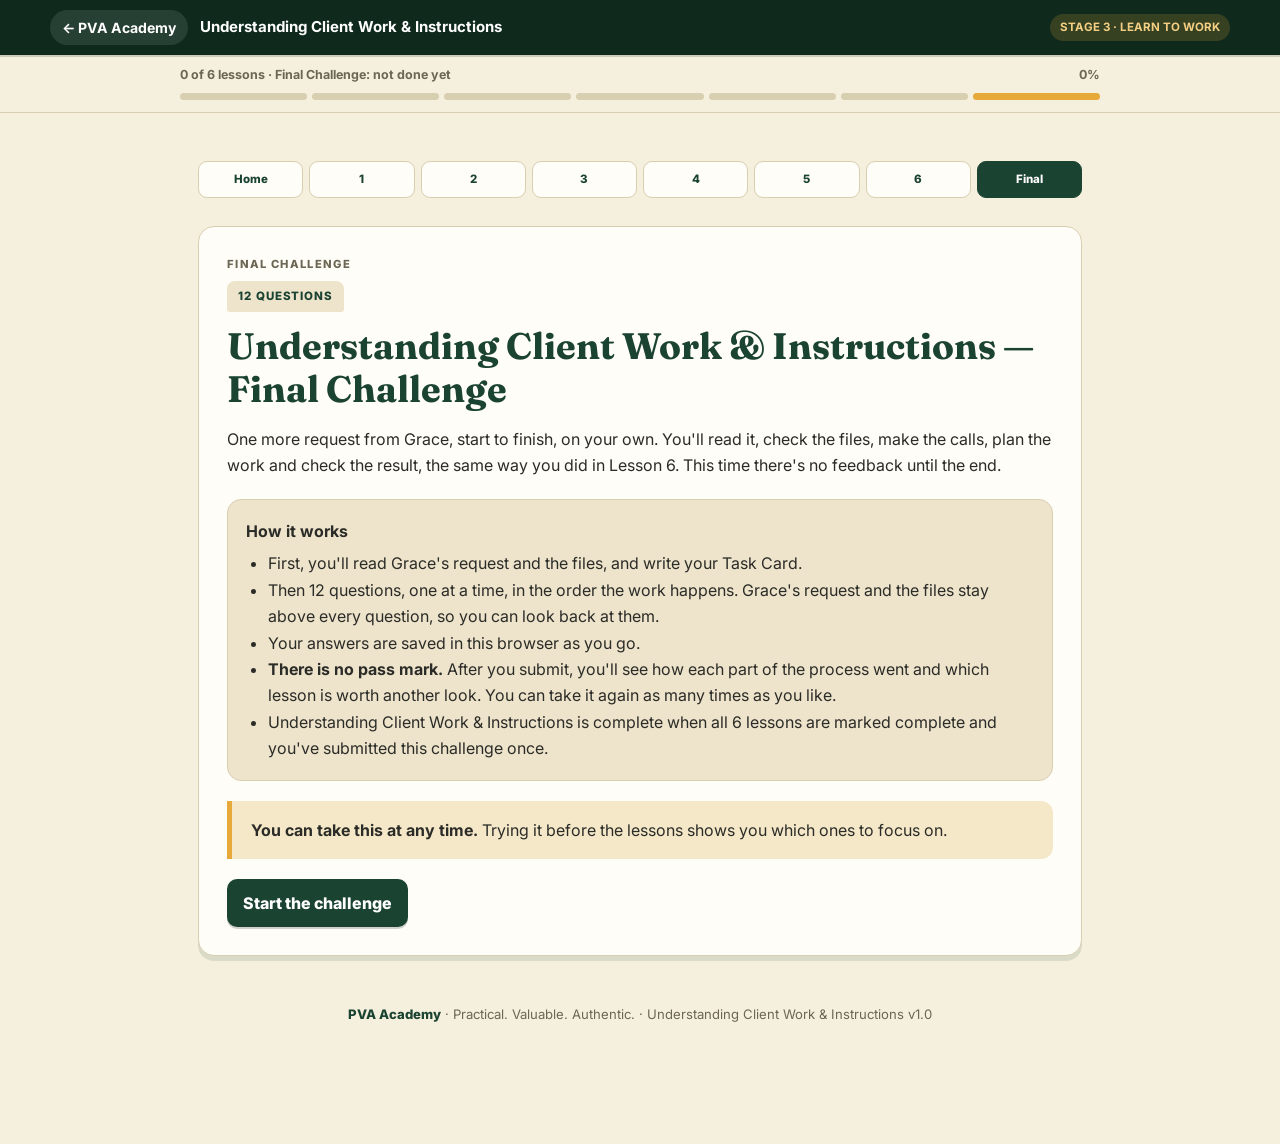
==== commit a9dcd9ae: "Release v1.0 and link to the new Communication & Professionalism site Footer and README move from v0" ====
--- a/public/final-challenge/index.html
+++ b/public/final-challenge/index.html
@@ -36,7 +36,7 @@
 <section class="card hidden" id="assessRunner" aria-live="polite"></section>
 <section class="card hidden" id="assessResult"></section>
 <section class="completion hidden" id="completion"></section>
-<footer><span class="footer-mark">PVA Academy</span> · Practical. Valuable. Authentic. · Understanding Client Work &amp; Instructions v0.1 pilot</footer>
+<footer><span class="footer-mark">PVA Academy</span> · Practical. Valuable. Authentic. · Understanding Client Work &amp; Instructions v1.0</footer>
 </main>
 <script src="../shared/progress.js"></script>
 <script src="../shared/challenge-data.js"></script>
